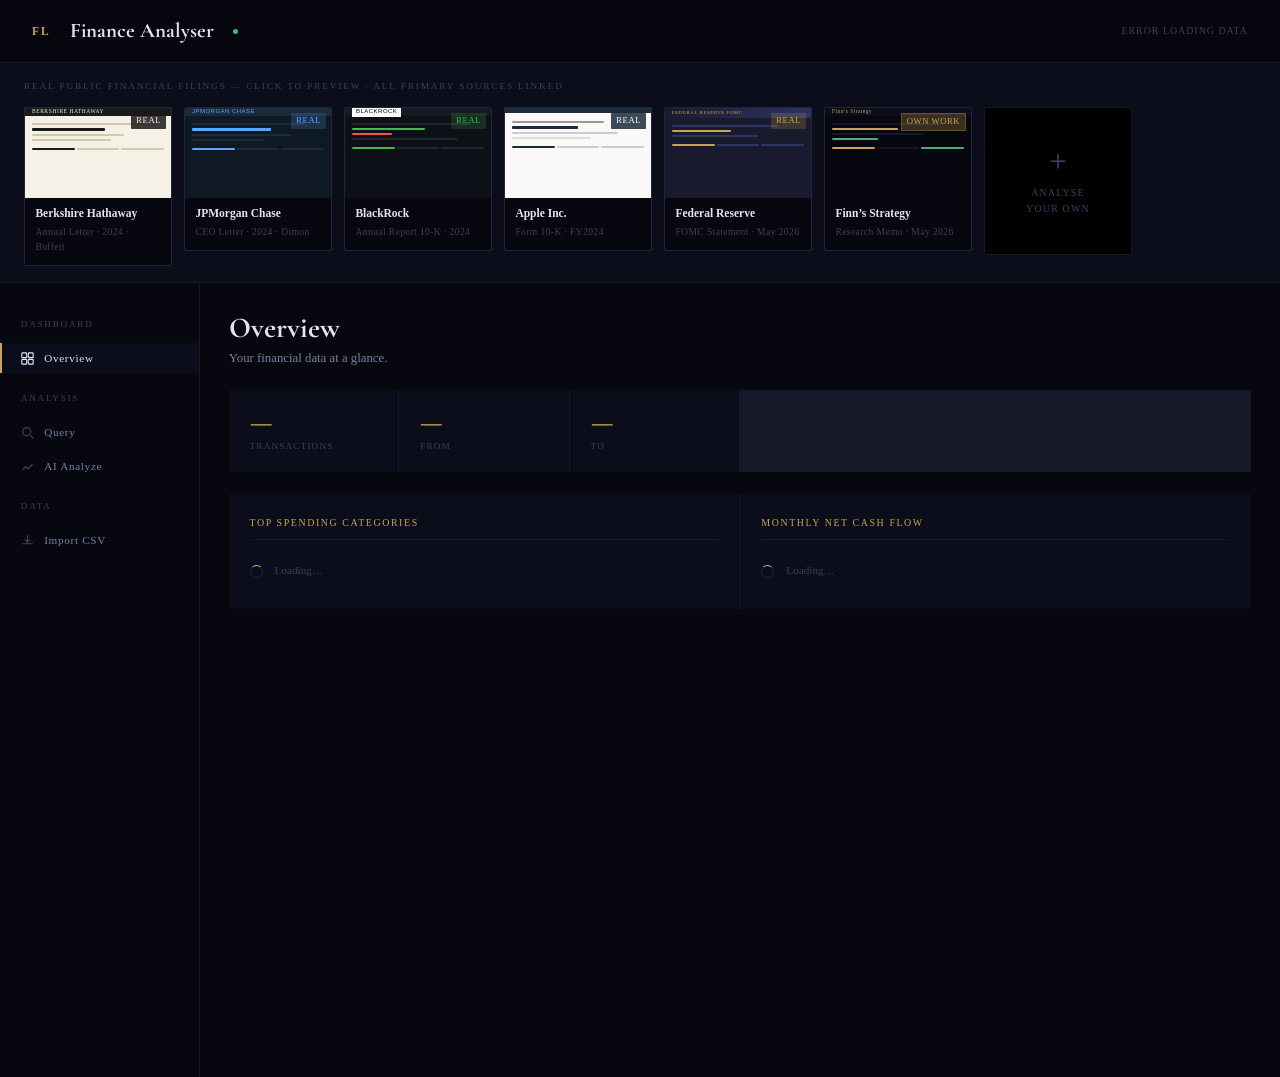
==== static/index.html @ 74956407 "Initial commit: SQL Finance Analyser Natural-language financial analysis tool. Imports any bank-stat" ====
<!DOCTYPE html>
<html lang="en">
<head>
  <meta charset="UTF-8" />
  <meta name="viewport" content="width=device-width, initial-scale=1.0" />
  <title>Finance Analyser — Finn Lakin</title>
  <link rel="preconnect" href="https://fonts.googleapis.com" />
  <link rel="preconnect" href="https://fonts.gstatic.com" crossorigin />
  <link href="https://fonts.googleapis.com/css2?family=Cormorant+Garamond:wght@600;700&display=swap" rel="stylesheet" />
  <style>
    :root {
      --bg: #07070f; --surface: #0c0d1a; --surface-2: #111220;
      --border: #181928; --border-2: #22243a;
      --text: #e3e5f0; --text-2: #7880a0; --text-3: #3d4060;
      --gold: #c9a553; --gold-dim: rgba(201,165,83,.12);
      --blue: #4f7ef7; --blue-dim: rgba(79,126,247,.10);
      --green: #4caf82; --red: #e05c5c;
      --mono: 'Times New Roman', Times, serif;
      --display: 'Cormorant Garamond', Georgia, serif;
      --ease: cubic-bezier(.4,0,.2,1);
    }
    *, *::before, *::after { box-sizing: border-box; margin: 0; padding: 0; }
    html { font-size: 16px; }
    body { background: var(--bg); color: var(--text); font-family: var(--mono); line-height: 1.6; min-height: 100vh; -webkit-font-smoothing: antialiased; }
    a { text-decoration: none; color: inherit; }
    ul { list-style: none; }
    button { cursor: pointer; font-family: inherit; }

    /* ── Header ── */
    .header { display: flex; align-items: center; gap: 1.2rem; padding: .9rem 2rem; border-bottom: 1px solid var(--border); background: rgba(7,7,15,.92); backdrop-filter: blur(16px); position: sticky; top: 0; z-index: 100; }
    .header__logo { font-size: .72rem; font-weight: 600; letter-spacing: .18em; text-transform: uppercase; color: var(--gold); }
    .header__title { font-family: var(--display); font-size: 1.3rem; font-weight: 700; color: var(--text); }
    .header__dot { width: 5px; height: 5px; border-radius: 50%; background: var(--green); animation: pulse 2.5s ease-in-out infinite; flex-shrink: 0; }
    .header__status { font-size: .62rem; letter-spacing: .1em; text-transform: uppercase; color: var(--text-3); margin-left: auto; }
    @keyframes pulse { 0%,100%{opacity:1;transform:scale(1)} 50%{opacity:.4;transform:scale(.7)} }

    /* ── Document Strip ── */
    .doc-strip { border-bottom: 1px solid var(--border); background: var(--surface); padding: 1rem 1.5rem; overflow-x: auto; scrollbar-width: thin; scrollbar-color: var(--border-2) transparent; }
    .doc-strip::-webkit-scrollbar { height: 3px; }
    .doc-strip::-webkit-scrollbar-thumb { background: var(--border-2); }
    .doc-strip-label { font-size: .58rem; letter-spacing: .2em; text-transform: uppercase; color: var(--text-3); margin-bottom: .8rem; }
    .doc-strip-inner { display: flex; gap: .75rem; align-items: flex-start; min-width: max-content; }

    .doc-card { width: 148px; flex-shrink: 0; background: var(--bg); border: 1px solid var(--border-2); border-radius: 2px; cursor: pointer; transition: border-color .2s, background .2s; overflow: hidden; position: relative; }
    .doc-card:hover { border-color: var(--gold); background: var(--surface-2); }
    .doc-card:hover .doc-card__thumb { opacity: .9; }

    .doc-card__thumb { height: 90px; position: relative; overflow: hidden; background: #fff; display: flex; flex-direction: column; padding: 6px 7px; gap: 3px; transition: opacity .2s; }
    .doc-card__thumb-line { height: 2px; border-radius: 1px; background: #e0ddd8; }
    .doc-card__thumb-line.h { height: 5px; background: #1a1a2e; width: 60%; }
    .doc-card__thumb-line.gold { background: #c9a553; width: 40%; height: 3px; }
    .doc-card__thumb-line.dark { background: #2d3561; }
    .doc-card__thumb-line.short { width: 55%; }
    .doc-card__thumb-line.shorter { width: 35%; }
    .doc-card__thumb-table { display: grid; grid-template-columns: 1fr 1fr 1fr; gap: 2px; margin-top: 4px; }
    .doc-card__thumb-table span { height: 2px; background: #e0ddd8; border-radius: 1px; }
    .doc-card__thumb-table span:first-child { background: #aaa; }

    .doc-card__badge { position: absolute; top: 5px; right: 5px; font-size: 6.5pt; font-family: var(--mono); letter-spacing: .06em; text-transform: uppercase; padding: 1px 5px; border-radius: 1px; }
    .badge-macro { background: rgba(79,126,247,.2); color: #4f7ef7; }
    .badge-wealth { background: rgba(201,165,83,.2); color: #c9a553; }
    .badge-trading { background: rgba(76,175,130,.2); color: #4caf82; }
    .badge-pe { background: rgba(224,92,92,.15); color: #e05c5c; }
    .badge-fund { background: rgba(139,148,158,.15); color: #8b949e; }
    .badge-quant { background: rgba(201,165,83,.25); color: #c9a553; border: 1px solid rgba(201,165,83,.3); }

    .doc-card__info { padding: .55rem .65rem .65rem; }
    .doc-card__title { font-size: .72rem; font-weight: 600; color: var(--text); line-height: 1.25; margin-bottom: .2rem; }
    .doc-card__meta { font-size: .6rem; color: var(--text-3); letter-spacing: .04em; }

    .doc-card__load { display: none; position: absolute; inset: 0; background: rgba(7,7,15,.7); backdrop-filter: blur(4px); align-items: center; justify-content: center; }
    .doc-card:hover .doc-card__load { display: flex; }
    .doc-card__load span { font-size: .6rem; letter-spacing: .12em; text-transform: uppercase; color: var(--gold); border: 1px solid rgba(201,165,83,.4); padding: .3rem .7rem; border-radius: 1px; }

    /* Analyse Your Own card */
    .doc-card--add { background: #000; border-color: #1a1a1a; display: flex; flex-direction: column; align-items: center; justify-content: center; height: 148px; gap: .5rem; transition: border-color .2s, background .2s; }
    .doc-card--add:hover { border-color: var(--gold); background: #0a0a0a; }
    .doc-card--add .plus { font-size: 2rem; color: var(--text-3); line-height: 1; font-weight: 300; transition: color .2s; }
    .doc-card--add:hover .plus { color: var(--gold); }
    .doc-card--add .add-label { font-size: .62rem; letter-spacing: .12em; text-transform: uppercase; color: var(--text-3); text-align: center; transition: color .2s; }
    .doc-card--add:hover .add-label { color: var(--text-2); }

    /* ── Layout ── */
    .main { display: grid; grid-template-columns: 200px 1fr; height: calc(100vh - 106px); overflow: hidden; }
    .sidebar { border-right: 1px solid var(--border); padding: 1.2rem 0; display: flex; flex-direction: column; gap: .2rem; overflow-y: auto; }
    .sidebar__label { font-size: .58rem; letter-spacing: .18em; text-transform: uppercase; color: var(--text-3); padding: .5rem 1.3rem; margin-top: .4rem; }
    .sidebar__item { display: flex; align-items: center; gap: .65rem; padding: .55rem 1.3rem; font-size: .7rem; letter-spacing: .06em; color: var(--text-2); background: none; border: none; width: 100%; text-align: left; transition: color .2s, background .2s; position: relative; }
    .sidebar__item::before { content: ''; position: absolute; left: 0; top: 0; bottom: 0; width: 2px; background: var(--gold); opacity: 0; transition: opacity .2s; }
    .sidebar__item:hover { color: var(--text); background: var(--surface); }
    .sidebar__item.active { color: var(--text); background: var(--surface); }
    .sidebar__item.active::before { opacity: 1; }
    .sidebar__icon { width: 13px; height: 13px; opacity: .5; flex-shrink: 0; }
    .sidebar__item.active .sidebar__icon { opacity: 1; }

    /* ── Content ── */
    .content { overflow-y: auto; padding: 1.8rem; display: flex; flex-direction: column; gap: 1.4rem; }
    .panel { display: none; flex-direction: column; gap: 1.4rem; }
    .panel.active { display: flex; }
    .panel-title { font-family: var(--display); font-size: 1.8rem; font-weight: 700; color: var(--text); line-height: 1.1; }
    .panel-sub { font-size: .8rem; color: var(--text-2); margin-top: .25rem; }

    /* ── Stats ── */
    .stats-row { display: grid; grid-template-columns: repeat(auto-fill, minmax(150px, 1fr)); gap: 1px; background: var(--border); }
    .stat-box { background: var(--surface); padding: 1.1rem 1.3rem; display: flex; flex-direction: column; gap: .25rem; transition: background .2s; }
    .stat-box:hover { background: var(--surface-2); }
    .stat-box__val { font-family: var(--display); font-size: 1.7rem; font-weight: 700; color: var(--gold); line-height: 1; }
    .stat-box__label { font-size: .58rem; letter-spacing: .12em; text-transform: uppercase; color: var(--text-3); }

    /* ── Two col ── */
    .two-col { display: grid; grid-template-columns: 1fr 1fr; gap: 1px; background: var(--border); }
    .card { background: var(--surface); padding: 1.3rem; }
    .card__title { font-size: .62rem; letter-spacing: .16em; text-transform: uppercase; color: var(--gold); margin-bottom: .9rem; padding-bottom: .5rem; border-bottom: 1px solid var(--border); }

    /* ── Bar chart ── */
    .bar-list { display: flex; flex-direction: column; gap: .5rem; }
    .bar-item__label { display: flex; justify-content: space-between; font-size: .65rem; color: var(--text-2); margin-bottom: .2rem; }
    .bar-item__track { height: 3px; background: var(--border-2); border-radius: 2px; overflow: hidden; }
    .bar-item__fill { height: 100%; background: var(--gold); border-radius: 2px; transition: width .8s var(--ease); }
    .month-list { display: flex; flex-direction: column; gap: .35rem; }
    .month-row { display: grid; grid-template-columns: 4.5rem 1fr 4rem; align-items: center; gap: .5rem; font-size: .65rem; }
    .month-row__label { color: var(--text-3); }
    .month-row__bar { height: 2px; background: var(--border-2); border-radius: 1px; overflow: hidden; }
    .month-row__fill { height: 100%; border-radius: 1px; }
    .month-row__val { text-align: right; color: var(--text-2); }
    .month-row__val.positive { color: var(--green); }
    .month-row__val.negative { color: var(--red); }

    /* ── Query ── */
    .query-form { display: flex; gap: .5rem; }
    .query-input { flex: 1; background: var(--surface); border: 1px solid var(--border-2); border-radius: 2px; padding: .7rem .9rem; font-family: var(--mono); font-size: .8rem; color: var(--text); outline: none; transition: border-color .2s; }

    /* ── Query suggestion chips (tutorial bootstrap) ── */
    .query-suggestions { margin-top: .8rem; }
    .query-suggestions__label { display: flex; align-items: center; gap: .5rem; font-family: var(--mono); font-size: .58rem; letter-spacing: .14em; text-transform: uppercase; color: var(--text-3); margin-bottom: .55rem; }
    .query-suggestions__label::before, .query-suggestions__label::after { content: ''; flex: 1; height: 1px; background: var(--border); }
    .query-chips { display: grid; grid-template-columns: repeat(auto-fit, minmax(240px, 1fr)); gap: .45rem; }
    .query-chip { display: flex; align-items: flex-start; gap: .55rem; background: var(--surface); border: 1px solid var(--border-2); border-left: 2px solid transparent; border-radius: 2px; padding: .65rem .8rem; font-family: var(--mono); font-size: .72rem; color: var(--text-2); text-align: left; cursor: pointer; transition: all .2s; line-height: 1.4; }
    .query-chip:hover { border-color: var(--gold); border-left-color: var(--gold); background: var(--surface-2); color: var(--text); transform: translateX(2px); }
    .query-chip__num { font-size: .56rem; letter-spacing: .12em; color: var(--gold); flex-shrink: 0; min-width: 1rem; padding-top: .1rem; }

    /* ── Tutorial overlay: step-by-step walk-through ── */
    .tutorial-walkthrough { background: linear-gradient(180deg, var(--surface) 0%, rgba(201,165,83,0.02) 100%); border: 1px solid var(--border); border-left: 3px solid var(--gold); border-radius: 2px; padding: 1.4rem 1.6rem; margin-top: 1.2rem; }
    .tutorial-step { display: flex; gap: 1rem; padding: .9rem 0; opacity: 0; transform: translateY(8px); transition: opacity .45s var(--ease), transform .45s var(--ease); border-bottom: 1px solid var(--border); }
    .tutorial-step:last-child { border-bottom: none; }
    .tutorial-step.tutorial-step--visible { opacity: 1; transform: translateY(0); }
    .tutorial-step__num { display: flex; align-items: center; justify-content: center; width: 26px; height: 26px; flex-shrink: 0; background: var(--gold-dim); border: 1px solid rgba(201,165,83,.4); border-radius: 50%; font-family: var(--mono); font-size: .66rem; color: var(--gold); font-weight: 600; }
    .tutorial-step__body { flex: 1; }
    .tutorial-step__title { font-family: var(--mono); font-size: .65rem; letter-spacing: .14em; text-transform: uppercase; color: var(--gold); margin-bottom: .35rem; }
    .tutorial-step__title.tutorial-step__title--done::after { content: ' ✓'; color: var(--green); }
    .tutorial-step__detail { font-size: .82rem; color: var(--text-2); line-height: 1.65; }
    .tutorial-step__detail code { font-family: var(--mono); font-size: .76em; background: var(--surface-2); padding: .04rem .35rem; border-radius: 2px; color: var(--blue); }
    .tutorial-step__detail strong { color: var(--text); }
    .tutorial-typing { display: inline-block; min-height: 1.3em; padding: .35rem .55rem; background: var(--surface-2); border: 1px solid var(--border-2); border-radius: 2px; font-family: var(--mono); font-size: .76rem; color: var(--text); margin-top: .35rem; }
    .tutorial-typing::after { content: '|'; color: var(--gold); animation: blink 0.9s infinite; }
    @keyframes blink { 0%,49% { opacity: 1; } 50%,100% { opacity: 0; } }
    .tutorial-explainer { background: var(--surface-2); border-left: 2px solid var(--blue); padding: .8rem 1rem; margin-top: .6rem; font-size: .8rem; color: var(--text-2); line-height: 1.7; border-radius: 0 2px 2px 0; }
    .tutorial-explainer strong { color: var(--text); font-weight: 600; }
    .tutorial-explainer__label { display: inline-block; font-family: var(--mono); font-size: .55rem; letter-spacing: .14em; text-transform: uppercase; color: var(--blue); margin-bottom: .3rem; }
    .query-input::placeholder { color: var(--text-3); }
    .query-input:focus { border-color: var(--gold); }
    .query-btn { padding: .7rem 1.3rem; background: var(--gold-dim); border: 1px solid rgba(201,165,83,.35); border-radius: 2px; color: var(--gold); font-size: .68rem; letter-spacing: .1em; text-transform: uppercase; transition: background .2s, border-color .2s; white-space: nowrap; }
    .query-btn:hover { background: rgba(201,165,83,.2); border-color: var(--gold); }
    .query-btn:disabled { opacity: .4; pointer-events: none; }
    .sql-block { background: var(--surface-2); border: 1px solid var(--border-2); border-radius: 2px; padding: .9rem 1.1rem; font-size: .72rem; color: var(--blue); white-space: pre-wrap; word-break: break-all; line-height: 1.6; }
    .results-table-wrap { overflow-x: auto; border: 1px solid var(--border); }
    table { width: 100%; border-collapse: collapse; font-size: .7rem; }
    thead th { background: var(--surface-2); padding: .55rem .9rem; text-align: left; font-size: .58rem; letter-spacing: .12em; text-transform: uppercase; color: var(--text-3); border-bottom: 1px solid var(--border-2); white-space: nowrap; }
    tbody tr { border-bottom: 1px solid var(--border); }
    tbody tr:last-child { border-bottom: none; }
    tbody tr:hover { background: var(--surface); }
    tbody td { padding: .5rem .9rem; color: var(--text-2); }
    .analysis-out { background: var(--surface); border: 1px solid var(--border-2); border-left: 3px solid var(--gold); padding: 1.3rem 1.5rem; }
    .analysis-p { font-size: .82rem; color: var(--text-2); line-height: 1.8; margin-bottom: .55rem; }
    .analysis-p:last-child { margin-bottom: 0; }
    .analysis-h2 { font-family: var(--display); font-size: 1.05rem; font-weight: 700; color: var(--text); margin: .9rem 0 .35rem; }
    .analysis-h3 { font-size: .62rem; letter-spacing: .18em; text-transform: uppercase; color: var(--gold); margin: .8rem 0 .3rem; }
    .analysis-li { font-size: .82rem; color: var(--text-2); line-height: 1.75; padding-left: 1.1rem; position: relative; margin-bottom: .22rem; }
    .analysis-li::before { content: '—'; position: absolute; left: 0; color: var(--gold); opacity: .65; }
    .analysis-spacer { height: .35rem; }
    .analysis-code { background: var(--surface-2); border: 1px solid var(--border-2); padding: .06rem .38rem; border-radius: 2px; font-family: var(--mono); font-size: .78em; color: var(--blue); }
    .analysis-out strong { color: var(--text); font-weight: 600; }

    /* ── Import ── */
    .drop-zone { border: 1px dashed var(--border-2); border-radius: 3px; padding: 2.5rem 2rem; text-align: center; cursor: pointer; transition: border-color .2s, background .2s; position: relative; }
    .drop-zone.drag-over { border-color: var(--gold); background: var(--gold-dim); }
    .drop-zone input[type="file"] { position: absolute; width: 1px; height: 1px; opacity: 0; }
    .drop-zone__label { font-size: .8rem; color: var(--text-2); }
    .drop-zone__sub { font-size: .65rem; color: var(--text-3); margin-top: .25rem; }
    .import-narrative { background: var(--surface); border: 1px solid var(--border-2); border-left: 3px solid var(--green); padding: 1.3rem; font-size: .82rem; color: var(--text-2); line-height: 1.8; }

    /* ── Utility ── */
    .spinner { display: inline-block; width: 13px; height: 13px; border: 1.5px solid var(--border-2); border-top-color: var(--gold); border-radius: 50%; animation: spin .7s linear infinite; vertical-align: middle; margin-right: .35rem; }
    @keyframes spin { to { transform: rotate(360deg); } }
    .loading-row { display: flex; align-items: center; gap: .4rem; font-size: .7rem; color: var(--text-3); padding: .5rem 0; }
    .error-box { background: rgba(224,92,92,.08); border: 1px solid rgba(224,92,92,.25); border-radius: 2px; padding: .8rem 1rem; font-size: .76rem; color: var(--red); }
    .empty { display: flex; flex-direction: column; align-items: center; gap: .5rem; padding: 2.5rem; color: var(--text-3); font-size: .68rem; letter-spacing: .1em; text-transform: uppercase; text-align: center; }

    /* ── Doc Preview Modal ── */
    .doc-modal { position: fixed; inset: 0; z-index: 500; display: flex; align-items: center; justify-content: center; pointer-events: none; opacity: 0; transition: opacity .3s var(--ease); }
    .doc-modal.open { opacity: 1; pointer-events: all; }
    .doc-modal__backdrop { position: absolute; inset: 0; background: rgba(7,7,15,.9); backdrop-filter: blur(12px); cursor: pointer; }
    .doc-modal__panel { position: relative; z-index: 1; width: min(1100px, 98vw); height: 94vh; background: var(--surface); border: 1px solid var(--border-2); border-radius: 2px; display: flex; flex-direction: column; overflow: hidden; transform: translateY(14px) scale(.985); transition: transform .35s var(--ease); box-shadow: 0 40px 120px rgba(0,0,0,.7); }
    .doc-modal.open .doc-modal__panel { transform: translateY(0) scale(1); }
    .doc-modal__toolbar { display: flex; align-items: center; justify-content: space-between; padding: .8rem 1.2rem; border-bottom: 1px solid var(--border); flex-shrink: 0; gap: .8rem; }
    .doc-modal__title { font-size: .65rem; letter-spacing: .14em; text-transform: uppercase; color: var(--text-3); flex: 1; }
    .doc-modal__actions { display: flex; align-items: center; gap: .8rem; }
    .doc-modal__load-btn { display: inline-flex; align-items: center; gap: .35rem; padding: .4rem .9rem; background: var(--gold-dim); border: 1px solid rgba(201,165,83,.35); border-radius: 2px; color: var(--gold); font-size: .62rem; letter-spacing: .1em; text-transform: uppercase; font-family: var(--mono); cursor: pointer; transition: background .2s; }
    .doc-modal__load-btn:hover { background: rgba(201,165,83,.2); }
    .doc-modal__close { background: none; border: none; cursor: pointer; color: var(--text-3); display: flex; align-items: center; padding: 3px; transition: color .2s; }
    .doc-modal__close:hover { color: var(--text); }
    .doc-modal__body { flex: 1; position: relative; overflow: hidden; }
    .doc-modal__loading { position: absolute; inset: 0; display: flex; flex-direction: column; align-items: center; justify-content: center; gap: .9rem; font-size: .65rem; letter-spacing: .12em; color: var(--text-3); }
    .doc-modal__frame { width: 100%; height: 100%; border: none; opacity: 0; transition: opacity .3s; background: #f8f7f4; }

    @media (max-width: 680px) {
      .main { grid-template-columns: 1fr; }
      .sidebar { display: none; }
      .two-col { grid-template-columns: 1fr; }
    }
  </style>
</head>
<body>

<!-- Header -->
<header class="header">
  <span class="header__logo">FL</span>
  <span class="header__title">Finance Analyser</span>
  <span class="header__dot"></span>
  <span class="header__status" id="headerStatus">Initialising…</span>
</header>

<!-- Document Strip -->
<div class="doc-strip">
  <div class="doc-strip-label">Real public financial filings &mdash; click to preview · all primary sources linked</div>
  <div class="doc-strip-inner">

    <!-- Doc 1 — Berkshire Hathaway (real public filing) -->
    <div class="doc-card" onclick="openDoc(0)">
      <div class="doc-card__thumb" style="background:#f6f1e6">
        <div style="height:8px;background:#1a1a1a;margin:-6px -7px 4px;display:flex;align-items:center;padding:0 7px"><span style="font-size:5.5px;color:#f6f1e6;font-family:serif;letter-spacing:.1em">BERKSHIRE HATHAWAY</span></div>
        <div class="doc-card__thumb-line" style="background:#d4c8a8;width:85%"></div>
        <div class="doc-card__thumb-line" style="background:#1a1a1a;width:55%;height:3px"></div>
        <div class="doc-card__thumb-line" style="background:#d4c8a8;width:70%"></div>
        <div class="doc-card__thumb-line" style="background:#d4c8a8;width:60%"></div>
        <div class="doc-card__thumb-table"><span style="background:#1a1a1a"></span><span style="background:#d4c8a8"></span><span style="background:#d4c8a8"></span></div>
      </div>
      <div class="doc-card__badge badge-fund" style="background:rgba(26,26,26,.85);color:#f6f1e6">Real</div>
      <div class="doc-card__load"><span>Preview</span></div>
      <div class="doc-card__info">
        <div class="doc-card__title">Berkshire Hathaway</div>
        <div class="doc-card__meta">Annual Letter · 2024 · Buffett</div>
      </div>
    </div>

    <!-- Doc 2 — JPMorgan Chase (real public filing) -->
    <div class="doc-card" onclick="openDoc(1)">
      <div class="doc-card__thumb" style="background:#0f1923">
        <div style="height:8px;background:#1c2b3a;margin:-6px -7px 4px;display:flex;align-items:center;padding:0 7px"><span style="font-size:6px;color:#58a6ff;font-family:sans-serif;letter-spacing:.08em">JPMORGAN CHASE</span></div>
        <div class="doc-card__thumb-line" style="background:#1c2b3a;width:85%"></div>
        <div class="doc-card__thumb-line" style="background:#58a6ff;width:60%;height:3px"></div>
        <div class="doc-card__thumb-line" style="background:#1c2b3a;width:75%"></div>
        <div class="doc-card__thumb-line" style="background:#1c2b3a;width:55%"></div>
        <div class="doc-card__thumb-table"><span style="background:#58a6ff"></span><span style="background:#1c2b3a"></span><span style="background:#1c2b3a"></span></div>
      </div>
      <div class="doc-card__badge badge-wealth" style="background:rgba(88,166,255,.18);color:#58a6ff">Real</div>
      <div class="doc-card__load"><span>Preview</span></div>
      <div class="doc-card__info">
        <div class="doc-card__title">JPMorgan Chase</div>
        <div class="doc-card__meta">CEO Letter · 2024 · Dimon</div>
      </div>
    </div>

    <!-- Doc 3 — BlackRock (real public filing) -->
    <div class="doc-card" onclick="openDoc(2)">
      <div class="doc-card__thumb" style="background:#0d1117">
        <div style="height:8px;background:#161b22;margin:-6px -7px 4px;display:flex;align-items:center;padding:0 7px"><span style="font-size:6px;color:#000;background:#fff;padding:1px 4px;font-family:sans-serif;letter-spacing:.08em">BLACKROCK</span></div>
        <div class="doc-card__thumb-line" style="background:#21262d;width:90%"></div>
        <div class="doc-card__thumb-line" style="background:#3fb950;width:55%;height:2px"></div>
        <div class="doc-card__thumb-line" style="background:#f85149;width:30%;height:2px"></div>
        <div class="doc-card__thumb-line" style="background:#21262d;width:80%"></div>
        <div class="doc-card__thumb-table"><span style="background:#3fb950"></span><span style="background:#21262d"></span><span style="background:#21262d"></span></div>
      </div>
      <div class="doc-card__badge badge-trading" style="background:rgba(63,185,80,.18);color:#3fb950">Real</div>
      <div class="doc-card__load"><span>Preview</span></div>
      <div class="doc-card__info">
        <div class="doc-card__title">BlackRock</div>
        <div class="doc-card__meta">Annual Report 10-K · 2024</div>
      </div>
    </div>

    <!-- Doc 4 — Apple Inc. (real public filing) -->
    <div class="doc-card" onclick="openDoc(3)">
      <div class="doc-card__thumb" style="background:#faf9f7">
        <div style="height:5px;background:#1c2b3a;margin:-6px -7px 5px"></div>
        <div class="doc-card__thumb-line" style="background:#999;width:70%"></div>
        <div class="doc-card__thumb-line" style="background:#1c2b3a;width:50%;height:3px"></div>
        <div class="doc-card__thumb-line" style="background:#ccc;width:80%"></div>
        <div class="doc-card__thumb-line" style="background:#ddd;width:60%"></div>
        <div class="doc-card__thumb-table"><span style="background:#1c2b3a"></span><span style="background:#ccc"></span><span style="background:#ccc"></span></div>
      </div>
      <div class="doc-card__badge badge-pe" style="background:rgba(28,43,58,.85);color:#fff">Real</div>
      <div class="doc-card__load"><span>Preview</span></div>
      <div class="doc-card__info">
        <div class="doc-card__title">Apple Inc.</div>
        <div class="doc-card__meta">Form 10-K · FY2024</div>
      </div>
    </div>

    <!-- Doc 5 — Federal Reserve FOMC (real public release) -->
    <div class="doc-card" onclick="openDoc(4)">
      <div class="doc-card__thumb" style="background:#1a1a2e">
        <div style="height:10px;background:linear-gradient(135deg,#1a1a2e,#2d3561);margin:-6px -7px 4px;display:flex;align-items:center;padding:0 7px"><span style="font-size:5px;color:#c9a553;font-family:serif;letter-spacing:.1em">FEDERAL RESERVE FOMC</span></div>
        <div class="doc-card__thumb-line" style="background:#2d3561;width:80%"></div>
        <div class="doc-card__thumb-line" style="background:#c9a553;width:45%;height:2px"></div>
        <div class="doc-card__thumb-line" style="background:#2d3561;width:65%"></div>
        <div class="doc-card__thumb-table"><span style="background:#c9a553"></span><span style="background:#2d3561"></span><span style="background:#2d3561"></span></div>
      </div>
      <div class="doc-card__badge badge-macro" style="background:rgba(201,165,83,.2);color:#c9a553">Real</div>
      <div class="doc-card__load"><span>Preview</span></div>
      <div class="doc-card__info">
        <div class="doc-card__title">Federal Reserve</div>
        <div class="doc-card__meta">FOMC Statement · May 2026</div>
      </div>
    </div>

    <!-- Doc 6 — Finn's Strategy (clearly labelled own work) -->
    <div class="doc-card" onclick="openDoc(5)">
      <div class="doc-card__thumb" style="background:#07070f">
        <div style="height:8px;background:#0c0d1a;margin:-6px -7px 4px;display:flex;align-items:center;padding:0 7px"><span style="font-size:5.5px;color:#c9a553;font-family:serif;letter-spacing:.08em">Finn&rsquo;s Strategy</span></div>
        <div class="doc-card__thumb-line" style="background:#181928;width:85%"></div>
        <div class="doc-card__thumb-line" style="background:#c9a553;width:50%;height:2px"></div>
        <div class="doc-card__thumb-line" style="background:#181928;width:70%"></div>
        <div class="doc-card__thumb-line" style="background:#4caf82;width:35%;height:2px"></div>
        <div class="doc-card__thumb-table"><span style="background:#c9a553"></span><span style="background:#181928"></span><span style="background:#4caf82"></span></div>
      </div>
      <div class="doc-card__badge badge-quant">Own Work</div>
      <div class="doc-card__load"><span>Preview</span></div>
      <div class="doc-card__info">
        <div class="doc-card__title">Finn&rsquo;s Strategy</div>
        <div class="doc-card__meta">Research Memo · May 2026</div>
      </div>
    </div>

    <!-- Analyse Your Own -->
    <div class="doc-card doc-card--add" onclick="triggerOwn()">
      <div class="plus">+</div>
      <div class="add-label">Analyse<br>Your Own</div>
    </div>

  </div>
</div>

<!-- Main -->
<div class="main">
  <nav class="sidebar">
    <span class="sidebar__label">Dashboard</span>
    <button class="sidebar__item active" data-panel="overview">
      <svg class="sidebar__icon" viewBox="0 0 16 16" fill="none" stroke="currentColor" stroke-width="1.4"><rect x="1" y="1" width="6" height="6" rx="1"/><rect x="9" y="1" width="6" height="6" rx="1"/><rect x="1" y="9" width="6" height="6" rx="1"/><rect x="9" y="9" width="6" height="6" rx="1"/></svg>
      Overview
    </button>
    <span class="sidebar__label">Analysis</span>
    <button class="sidebar__item" data-panel="query">
      <svg class="sidebar__icon" viewBox="0 0 16 16" fill="none" stroke="currentColor" stroke-width="1.4"><circle cx="7" cy="7" r="5"/><path d="M12 12l2.5 2.5" stroke-linecap="round"/></svg>
      Query
    </button>
    <button class="sidebar__item" data-panel="analyze">
      <svg class="sidebar__icon" viewBox="0 0 16 16" fill="none" stroke="currentColor" stroke-width="1.4"><path d="M2 12l4-4 3 3 5-6" stroke-linecap="round" stroke-linejoin="round"/></svg>
      AI Analyze
    </button>
    <span class="sidebar__label">Data</span>
    <button class="sidebar__item" data-panel="import">
      <svg class="sidebar__icon" viewBox="0 0 16 16" fill="none" stroke="currentColor" stroke-width="1.4"><path d="M8 2v8M5 7l3 3 3-3" stroke-linecap="round" stroke-linejoin="round"/><path d="M2 12h12" stroke-linecap="round"/></svg>
      Import CSV
    </button>
  </nav>

  <main class="content">
    <!-- Overview -->
    <section class="panel active" id="panel-overview">
      <div><h1 class="panel-title">Overview</h1><p class="panel-sub">Your financial data at a glance.</p></div>
      <div class="stats-row">
        <div class="stat-box"><span class="stat-box__val" id="statTotal">—</span><span class="stat-box__label">Transactions</span></div>
        <div class="stat-box"><span class="stat-box__val" id="statFrom">—</span><span class="stat-box__label">From</span></div>
        <div class="stat-box"><span class="stat-box__val" id="statTo">—</span><span class="stat-box__label">To</span></div>
      </div>
      <div class="two-col">
        <div class="card"><div class="card__title">Top Spending Categories</div><div class="bar-list" id="catBars"><div class="loading-row"><span class="spinner"></span>Loading…</div></div></div>
        <div class="card"><div class="card__title">Monthly Net Cash Flow</div><div class="month-list" id="monthBars"><div class="loading-row"><span class="spinner"></span>Loading…</div></div></div>
      </div>
    </section>

    <!-- Query -->
    <section class="panel" id="panel-query">
      <div><h1 class="panel-title">Query</h1><p class="panel-sub">Ask anything in plain English &mdash; Claude writes the SQL, DuckDB runs it.</p></div>
      <form class="query-form" id="queryForm">
        <input class="query-input" id="queryInput" type="text" placeholder="e.g. What did I spend on dining last month?" autocomplete="off" />
        <button class="query-btn" type="submit" id="queryBtn">Run</button>
      </form>
      <div class="query-suggestions">
        <div class="query-suggestions__label">Or try one of these</div>
        <div class="query-chips" id="queryChips">
          <button class="query-chip" type="button" data-q="What did I spend on dining out last month?"><span class="query-chip__num">01</span><span>What did I spend on dining out last month?</span></button>
          <button class="query-chip" type="button" data-q="Show my top 5 spending categories this year ordered by total."><span class="query-chip__num">02</span><span>Show my top 5 spending categories this year ordered by total.</span></button>
          <button class="query-chip" type="button" data-q="What is my monthly net cash flow for the last 12 months?"><span class="query-chip__num">03</span><span>What is my monthly net cash flow for the last 12 months?</span></button>
          <button class="query-chip" type="button" data-q="Which merchants did I spend the most at, and how many transactions each?"><span class="query-chip__num">04</span><span>Which merchants did I spend the most at, and how many transactions each?</span></button>
          <button class="query-chip" type="button" data-q="What proportion of my spending is recurring vs one-off?"><span class="query-chip__num">05</span><span>What proportion of my spending is recurring vs one-off?</span></button>
          <button class="query-chip" type="button" data-q="Show transactions over £100 sorted by date descending."><span class="query-chip__num">06</span><span>Show transactions over £100 sorted by date descending.</span></button>
          <button class="query-chip" type="button" data-q="Compare this month's spending to the same month last year, by category."><span class="query-chip__num">07</span><span>Compare this month&rsquo;s spending to the same month last year, by category.</span></button>
        </div>
      </div>
      <div id="queryOutput"></div>
    </section>

    <!-- Analyze -->
    <section class="panel" id="panel-analyze">
      <div><h1 class="panel-title">AI Analyze</h1><p class="panel-sub">Claude runs the SQL, interprets the numbers, and walks you through where every figure came from.</p></div>
      <form class="query-form" id="analyzeForm">
        <input class="query-input" id="analyzeInput" type="text" placeholder="e.g. Show my spending trends by month" autocomplete="off" />
        <button class="query-btn" type="submit" id="analyzeBtn">Analyze</button>
      </form>
      <div class="query-suggestions">
        <div class="query-suggestions__label">Suggested analyses</div>
        <div class="query-chips" id="analyzeChips">
          <button class="query-chip" type="button" data-q="Analyse my month-over-month spending trends and flag any categories increasing more than 20%."><span class="query-chip__num">01</span><span>Analyse my month-over-month spending trends and flag categories increasing &gt;20%.</span></button>
          <button class="query-chip" type="button" data-q="Identify the three most expensive categories and tell me which deserve a closer look."><span class="query-chip__num">02</span><span>Identify my three most expensive categories and which deserve a closer look.</span></button>
          <button class="query-chip" type="button" data-q="Detect anomalous transactions or unusual spikes in my history."><span class="query-chip__num">03</span><span>Detect anomalous transactions or unusual spikes in my history.</span></button>
          <button class="query-chip" type="button" data-q="Summarise my financial health: income vs spending, savings rate, and concentration of spending."><span class="query-chip__num">04</span><span>Summarise my financial health: income, spending, savings rate, concentration.</span></button>
          <button class="query-chip" type="button" data-q="Build a cash-flow story for the year &mdash; when do I run hot, when do I run cold, and why?"><span class="query-chip__num">05</span><span>Build a cash-flow story for the year &mdash; when I run hot vs cold, and why.</span></button>
          <button class="query-chip" type="button" data-q="Compare my discretionary vs essential spending and recommend two areas to tighten."><span class="query-chip__num">06</span><span>Compare discretionary vs essential spending and recommend two areas to tighten.</span></button>
          <button class="query-chip" type="button" data-q="Forecast where my spending is likely to land next month based on recent trends."><span class="query-chip__num">07</span><span>Forecast where my spending is likely to land next month based on recent trends.</span></button>
        </div>
      </div>
      <div id="analyzeOutput"></div>
    </section>

    <!-- Import -->
    <section class="panel" id="panel-import">
      <div><h1 class="panel-title">Import CSV</h1><p class="panel-sub">Drop a bank export — Claude will summarise what came in.</p></div>
      <label class="drop-zone" id="dropZone">
        <input type="file" id="fileInput" accept=".csv" />
        <svg style="margin:0 auto .7rem;color:var(--text-3)" width="28" height="28" viewBox="0 0 24 24" fill="none" stroke="currentColor" stroke-width="1.2"><path d="M12 3v12M8 10l4-4 4 4" stroke-linecap="round" stroke-linejoin="round"/><path d="M4 17h16M4 21h16" stroke-linecap="round"/></svg>
        <div class="drop-zone__label">Click or drag a file here</div>
        <div class="drop-zone__sub">CSV · Monzo · Starling · Revolut · Chase · any standard bank export</div>
      </label>
      <div id="importOutput"></div>
    </section>
  </main>
</div>

<!-- Doc Preview Modal -->
<div class="doc-modal" id="docModal">
  <div class="doc-modal__backdrop" id="docModalBackdrop"></div>
  <div class="doc-modal__panel">
    <div class="doc-modal__toolbar">
      <span class="doc-modal__title" id="docModalTitle">Document Preview</span>
      <div class="doc-modal__actions">
        <button class="doc-modal__load-btn" id="docModalLoadBtn">
          <svg width="11" height="11" viewBox="0 0 12 12" fill="none"><path d="M6 1v7M3 5l3 3 3-3M2 10h8" stroke="currentColor" stroke-width="1.4" stroke-linecap="round" stroke-linejoin="round"/></svg>
          Load Data into Analyser
        </button>
        <button class="doc-modal__close" id="docModalClose">
          <svg width="13" height="13" viewBox="0 0 14 14" fill="none"><path d="M1 1l12 12M13 1L1 13" stroke="currentColor" stroke-width="1.5" stroke-linecap="round"/></svg>
        </button>
      </div>
    </div>
    <div class="doc-modal__body">
      <div class="doc-modal__loading" id="docModalLoading"><span class="spinner"></span>Loading document…</div>
      <iframe id="docFrame" class="doc-modal__frame" title="Document Preview" src="about:blank"></iframe>
    </div>
  </div>
</div>

<script>
// ── Docs config ───────────────────────────────────────────────
const DOCS = [
  { title: 'Berkshire Hathaway — 2024 Annual Letter to Shareholders (Warren Buffett)', src: '/static/docs/1-berkshire.html',  sample: 1 },
  { title: 'JPMorgan Chase — 2024 CEO Letter to Shareholders (Jamie Dimon)',           src: '/static/docs/2-jpmorgan.html',   sample: 2 },
  { title: 'BlackRock, Inc. — 2024 Annual Report Excerpt (Form 10-K)',                  src: '/static/docs/3-blackrock.html',  sample: 3 },
  { title: 'Apple Inc. — Form 10-K, Fiscal Year 2024 (SEC Filing)',                     src: '/static/docs/4-apple-10k.html',  sample: 4 },
  { title: 'Federal Reserve — FOMC Statement, May 2026',                                src: '/static/docs/5-fomc.html',       sample: 5 },
  { title: "Finn's Strategy — Quantitative Research Memo, May 2026 (Own Work)",         src: '/static/docs/6-finn-strategy.html', sample: 3 },
];

// ── Nav ───────────────────────────────────────────────────────
document.querySelectorAll('.sidebar__item').forEach(item => {
  item.addEventListener('click', () => {
    document.querySelectorAll('.sidebar__item').forEach(i => i.classList.toggle('active', i === item));
    document.querySelectorAll('.panel').forEach(p => p.classList.toggle('active', p.id === `panel-${item.dataset.panel}`));
  });
});

// ── API helpers ───────────────────────────────────────────────
async function api(method, path, body) {
  const opts = { method, headers: { 'Content-Type': 'application/json' } };
  if (body) opts.body = JSON.stringify(body);
  const res = await fetch(path, opts);
  if (!res.ok) { const e = await res.json().catch(() => ({ detail: res.statusText })); throw new Error(e.detail || res.statusText); }
  return res.json();
}

// ── Render helpers ────────────────────────────────────────────
function renderTable(columns, rows) {
  if (!rows.length) return '<div class="empty">No results returned</div>';
  const th = columns.map(c => `<th>${c}</th>`).join('');
  const body = rows.map(r => `<tr>${r.map(v => `<td>${v ?? ''}</td>`).join('')}</tr>`).join('');
  return `<div class="results-table-wrap"><table><thead><tr>${th}</tr></thead><tbody>${body}</tbody></table></div>`;
}
function loading(msg='Working…') { return `<div class="loading-row"><span class="spinner"></span>${msg}</div>`; }
function error(msg) { return `<div class="error-box">${msg}</div>`; }

// ── Overview ──────────────────────────────────────────────────
async function loadOverview() {
  const st = document.getElementById('headerStatus');
  try {
    const d = await api('GET', '/api/summary');
    document.getElementById('statTotal').textContent = d.total_transactions ?? '—';
    document.getElementById('statFrom').textContent  = d.date_min ? d.date_min.slice(0,7) : '—';
    document.getElementById('statTo').textContent    = d.date_max ? d.date_max.slice(0,7) : '—';
    st.textContent = d.total_transactions ? `${d.total_transactions} transactions loaded` : 'No data — click a document to load sample data';

    const catEl = document.getElementById('catBars');
    const cats  = d.top_categories || [];
    if (!cats.length) { catEl.innerHTML = '<div class="empty">No data loaded yet</div>'; }
    else {
      const max = Math.max(...cats.map(c => c.total));
      catEl.innerHTML = cats.map(c => `<div class="bar-item"><div class="bar-item__label"><span>${c.category}</span><span>${c.total.toLocaleString('en-GB',{minimumFractionDigits:2})}</span></div><div class="bar-item__track"><div class="bar-item__fill" style="width:${(c.total/max*100).toFixed(1)}%"></div></div></div>`).join('');
    }

    const monthEl = document.getElementById('monthBars');
    const months  = d.monthly_net || [];
    if (!months.length) { monthEl.innerHTML = '<div class="empty">No data loaded yet</div>'; }
    else {
      const maxAbs = Math.max(...months.map(m => Math.abs(m.net)));
      monthEl.innerHTML = months.map(m => {
        const pos = m.net >= 0;
        const pct = maxAbs ? (Math.abs(m.net)/maxAbs*100).toFixed(1) : 0;
        const cls = pos ? 'positive' : 'negative';
        const col = pos ? 'var(--green)' : 'var(--red)';
        return `<div class="month-row"><span class="month-row__label">${m.month}</span><div class="month-row__bar"><div class="month-row__fill" style="width:${pct}%;background:${col}"></div></div><span class="month-row__val ${cls}">${pos?'+':''}${m.net.toFixed(0)}</span></div>`;
      }).join('');
    }
  } catch(e) { st.textContent = 'Error loading data'; }
}
loadOverview();

// ── Doc preview modal ─────────────────────────────────────────
let activeDocIdx = null;
const docModal   = document.getElementById('docModal');
const docFrame   = document.getElementById('docFrame');
const docLoading = document.getElementById('docModalLoading');
const docTitle   = document.getElementById('docModalTitle');

function openDoc(idx) {
  const doc = DOCS[idx];
  activeDocIdx = idx;
  docTitle.textContent = doc.title;
  docLoading.style.display = 'flex';
  docFrame.style.opacity = '0';
  docFrame.src = doc.src;
  docModal.classList.add('open');
  document.body.style.overflow = 'hidden';
}

function closeDocModal() {
  docModal.classList.remove('open');
  document.body.style.overflow = '';
  // Reset iframe after fade-out — guard prevents clobbering a rapid re-open
  setTimeout(() => {
    if (docModal.classList.contains('open')) return;
    docFrame.src = 'about:blank';
    docFrame.style.opacity = '0';
    docLoading.style.display = 'flex';
  }, 350);
}

document.getElementById('docModalBackdrop').addEventListener('click', closeDocModal);
document.getElementById('docModalClose').addEventListener('click', closeDocModal);
document.addEventListener('keydown', e => { if (e.key === 'Escape') closeDocModal(); });
docFrame.addEventListener('load', () => {
  // Only reveal content when the modal is actually open (ignore about:blank resets)
  if (!docModal.classList.contains('open')) return;
  docLoading.style.display = 'none';
  docFrame.style.opacity = '1';
});

document.getElementById('docModalLoadBtn').addEventListener('click', async () => {
  if (activeDocIdx === null) return;
  const btn = document.getElementById('docModalLoadBtn');
  btn.textContent = 'Loading…';
  btn.disabled = true;
  try {
    const n = DOCS[activeDocIdx].sample;
    await api('POST', `/api/load-sample/${n}`);
    closeDocModal();
    loadOverview();
    // Switch to overview
    document.querySelectorAll('.sidebar__item').forEach(i => i.classList.toggle('active', i.dataset.panel === 'overview'));
    document.querySelectorAll('.panel').forEach(p => p.classList.toggle('active', p.id === 'panel-overview'));
  } catch(e) { alert('Error loading sample: ' + e.message); }
  finally { btn.innerHTML = '<svg width="11" height="11" viewBox="0 0 12 12" fill="none"><path d="M6 1v7M3 5l3 3 3-3M2 10h8" stroke="currentColor" stroke-width="1.4" stroke-linecap="round" stroke-linejoin="round"/></svg> Load Data into Analyser'; btn.disabled = false; }
});

// ── Analyse Your Own ──────────────────────────────────────────
function triggerOwn() {
  document.querySelectorAll('.sidebar__item').forEach(i => i.classList.toggle('active', i.dataset.panel === 'import'));
  document.querySelectorAll('.panel').forEach(p => p.classList.toggle('active', p.id === 'panel-import'));
  setTimeout(() => document.getElementById('fileInput').click(), 100);
}

// ── Markdown renderer for Claude analysis output ──────────────
function escHtml(t) {
  return String(t).replace(/&/g,'&amp;').replace(/</g,'&lt;').replace(/>/g,'&gt;');
}
function inlineMd(text) {
  return escHtml(text)
    .replace(/\*\*(.+?)\*\*/g, '<strong>$1</strong>')
    .replace(/\*(.+?)\*/g,     '<em>$1</em>')
    .replace(/`(.+?)`/g,       '<code class="analysis-code">$1</code>');
}
function renderAnalysis(text) {
  return (text || '').split('\n').map(line => {
    const t = line.trim();
    if (!t) return '<div class="analysis-spacer"></div>';
    if (t.startsWith('### ')) return `<div class="analysis-h3">${inlineMd(t.slice(4))}</div>`;
    if (t.startsWith('## '))  return `<div class="analysis-h2">${inlineMd(t.slice(3))}</div>`;
    if (t.startsWith('# '))   return `<div class="analysis-h2">${inlineMd(t.slice(2))}</div>`;
    if (/^[-•*]\s/.test(t))   return `<div class="analysis-li">${inlineMd(t.replace(/^[-•*]\s+/,''))}</div>`;
    if (/^\d+\.\s/.test(t))   return `<div class="analysis-li">${inlineMd(t.replace(/^\d+\.\s+/,''))}</div>`;
    return `<div class="analysis-p">${inlineMd(t)}</div>`;
  }).join('');
}

// ── Tutorial walk-through (chip-driven) ───────────────────────
// When a user clicks a suggestion chip, we narrate the run:
//  Step 1: Type the question into the input
//  Step 2: Show Claude generating SQL (live)
//  Step 3: Show DuckDB executing
//  Step 4: Render the result table + statistical readout
//  Step 5: Render Claude's narrative explanation

function typewriterInto(el, text, perChar = 18) {
  return new Promise(resolve => {
    el.textContent = '';
    let i = 0;
    const tick = () => {
      if (i >= text.length) { resolve(); return; }
      el.textContent += text.charAt(i++);
      setTimeout(tick, perChar);
    };
    tick();
  });
}

function statReadoutHtml(columns, rows) {
  // Build a small statistical summary of the result set
  const rowCount = rows.length;
  // Detect a numeric column for summary
  let numCol = -1, numColName = '';
  for (let c = 0; c < columns.length; c++) {
    const sample = rows.slice(0, 5).map(r => r[c]).filter(v => v != null);
    if (sample.length && sample.every(v => !isNaN(parseFloat(v)))) {
      numCol = c; numColName = columns[c]; break;
    }
  }
  let extras = '';
  if (numCol >= 0 && rowCount > 0) {
    const vals = rows.map(r => parseFloat(r[numCol])).filter(v => !isNaN(v));
    const sum = vals.reduce((a, b) => a + b, 0);
    const avg = sum / vals.length;
    const max = Math.max(...vals);
    const min = Math.min(...vals);
    const fmt = v => v.toLocaleString(undefined, { maximumFractionDigits: 2 });
    extras = `
      <div><strong>${escHtml(numColName)}:</strong> Σ <code class="analysis-code">${fmt(sum)}</code> &middot; μ <code class="analysis-code">${fmt(avg)}</code> &middot; max <code class="analysis-code">${fmt(max)}</code> &middot; min <code class="analysis-code">${fmt(min)}</code></div>`;
  }
  return `
    <div class="tutorial-explainer">
      <span class="tutorial-explainer__label">Statistical readout</span>
      <div><strong>Result set:</strong> ${rowCount} row${rowCount === 1 ? '' : 's'} &middot; ${columns.length} column${columns.length === 1 ? '' : 's'}</div>
      ${extras}
      <div style="margin-top:.35rem;color:var(--text-3);font-size:.75rem">Source: <code class="analysis-code">transactions</code> table in DuckDB, queried with the SQL above. Computation deterministic; no model reasoning involved up to this point.</div>
    </div>`;
}

async function runTutorial({ inputId, outputId, btnId, endpoint, question, isAnalyze }) {
  const input  = document.getElementById(inputId);
  const output = document.getElementById(outputId);
  const btn    = document.getElementById(btnId);
  if (!input || !output || !btn) return;

  // Scroll into view for visibility
  output.scrollIntoView({ behavior: 'smooth', block: 'start' });
  btn.disabled = true;

  // Tutorial scaffold
  output.innerHTML = `
    <div class="tutorial-walkthrough" id="tw">
      <div class="tutorial-step" data-tw="1">
        <div class="tutorial-step__num">1</div>
        <div class="tutorial-step__body">
          <div class="tutorial-step__title">Your question</div>
          <div class="tutorial-step__detail"><span class="tutorial-typing" id="twQ"></span></div>
        </div>
      </div>
      <div class="tutorial-step" data-tw="2">
        <div class="tutorial-step__num">2</div>
        <div class="tutorial-step__body">
          <div class="tutorial-step__title" id="twSqlTitle">Claude writes the DuckDB query</div>
          <div class="tutorial-step__detail" id="twSql">
            <div class="loading-row"><span class="spinner"></span>Generating SQL with prompt-cached schema context…</div>
          </div>
        </div>
      </div>
      <div class="tutorial-step" data-tw="3">
        <div class="tutorial-step__num">3</div>
        <div class="tutorial-step__body">
          <div class="tutorial-step__title" id="twRunTitle">DuckDB executes locally</div>
          <div class="tutorial-step__detail" id="twRun"></div>
        </div>
      </div>
      ${isAnalyze ? `
      <div class="tutorial-step" data-tw="4">
        <div class="tutorial-step__num">4</div>
        <div class="tutorial-step__body">
          <div class="tutorial-step__title" id="twAnaTitle">Claude interprets the numbers</div>
          <div class="tutorial-step__detail" id="twAna"></div>
        </div>
      </div>` : ''}
    </div>`;

  const steps = output.querySelectorAll('.tutorial-step');
  const reveal = i => steps[i] && steps[i].classList.add('tutorial-step--visible');

  // Step 1: type the question
  reveal(0);
  input.value = question;
  await typewriterInto(document.getElementById('twQ'), question, 14);
  await new Promise(r => setTimeout(r, 350));

  // Step 2: SQL generation (and execution via /api/analyze or /api/query)
  reveal(1);
  let d;
  try {
    d = await api('POST', endpoint, { question });
  } catch (err) {
    document.getElementById('twSql').innerHTML = error(err.message);
    btn.disabled = false;
    return;
  }
  document.getElementById('twSqlTitle').classList.add('tutorial-step__title--done');
  document.getElementById('twSql').innerHTML = `
    <div>Claude returned a DuckDB query built from the live <code>transactions</code> schema:</div>
    <div class="sql-block" style="margin-top:.5rem">${escHtml(d.sql)}</div>`;
  await new Promise(r => setTimeout(r, 250));

  // Step 3: execution + statistical readout
  reveal(2);
  document.getElementById('twRunTitle').classList.add('tutorial-step__title--done');
  document.getElementById('twRun').innerHTML = `
    ${renderTable(d.columns, d.rows)}
    ${statReadoutHtml(d.columns, d.rows)}`;
  await new Promise(r => setTimeout(r, 250));

  // Step 4: narrative analysis (analyze only)
  if (isAnalyze) {
    reveal(3);
    document.getElementById('twAnaTitle').classList.add('tutorial-step__title--done');
    document.getElementById('twAna').innerHTML = `
      <div style="margin-bottom:.5rem;color:var(--text-3);font-size:.78rem">Below: plain-English interpretation grounded in the figures above. The model is constrained to cite the actual numbers — it cannot invent data.</div>
      <div class="analysis-out">${renderAnalysis(d.analysis)}</div>`;
  }

  btn.disabled = false;
}

// Wire up chip clicks
function wireChips(containerId, opts) {
  document.querySelectorAll(`#${containerId} .query-chip`).forEach(chip => {
    chip.addEventListener('click', () => {
      const q = chip.dataset.q;
      runTutorial({ ...opts, question: q });
    });
  });
}
wireChips('queryChips',   { inputId: 'queryInput',   outputId: 'queryOutput',   btnId: 'queryBtn',   endpoint: '/api/query',   isAnalyze: false });
wireChips('analyzeChips', { inputId: 'analyzeInput', outputId: 'analyzeOutput', btnId: 'analyzeBtn', endpoint: '/api/analyze', isAnalyze: true  });

// ── Query (typed form submit) ─────────────────────────────────
document.getElementById('queryForm').addEventListener('submit', async e => {
  e.preventDefault();
  const q = document.getElementById('queryInput').value.trim();
  if (!q) return;
  runTutorial({ inputId: 'queryInput', outputId: 'queryOutput', btnId: 'queryBtn', endpoint: '/api/query', question: q, isAnalyze: false });
});

// ── Analyze (typed form submit) ───────────────────────────────
document.getElementById('analyzeForm').addEventListener('submit', async e => {
  e.preventDefault();
  const q = document.getElementById('analyzeInput').value.trim();
  if (!q) return;
  runTutorial({ inputId: 'analyzeInput', outputId: 'analyzeOutput', btnId: 'analyzeBtn', endpoint: '/api/analyze', question: q, isAnalyze: true });
});

// ── Import ────────────────────────────────────────────────────
const dropZone  = document.getElementById('dropZone');
const fileInput = document.getElementById('fileInput');

dropZone.addEventListener('dragover', e => { e.preventDefault(); dropZone.classList.add('drag-over'); });
dropZone.addEventListener('dragleave', () => dropZone.classList.remove('drag-over'));
dropZone.addEventListener('drop', e => { e.preventDefault(); dropZone.classList.remove('drag-over'); if (e.dataTransfer.files[0]) uploadFile(e.dataTransfer.files[0]); });
fileInput.addEventListener('change', () => { if (fileInput.files[0]) uploadFile(fileInput.files[0]); });

async function uploadFile(file) {
  const out = document.getElementById('importOutput');
  out.innerHTML = loading(`Importing ${file.name}…`);
  const form = new FormData();
  form.append('file', file);
  try {
    const res = await fetch('/api/import', { method: 'POST', body: form });
    if (!res.ok) { const e = await res.json().catch(() => ({ detail: res.statusText })); throw new Error(e.detail); }
    const d = await res.json();
    out.innerHTML = `<div class="import-narrative">${d.narrative}</div><div class="stat-box" style="max-width:280px"><span class="stat-box__val">${d.stats.rows}</span><span class="stat-box__label">Rows imported · ${d.stats.date_min} to ${d.stats.date_max}</span></div>`;
    loadOverview();
  } catch(e) { out.innerHTML = error(e.message); }
}

// ── postMessage height reporter (for portfolio iframe embed) ──
function reportHeight() {
  const h = document.body.scrollHeight;
  if (window.parent !== window) {
    window.parent.postMessage({ type: 'financeHeight', height: h }, '*');
  }
}
// Fire on load and whenever the body grows/shrinks
reportHeight();
let _roTimer = null;
new ResizeObserver(() => {
  clearTimeout(_roTimer);
  _roTimer = setTimeout(reportHeight, 60);
}).observe(document.body);
</script>
</body>
</html>
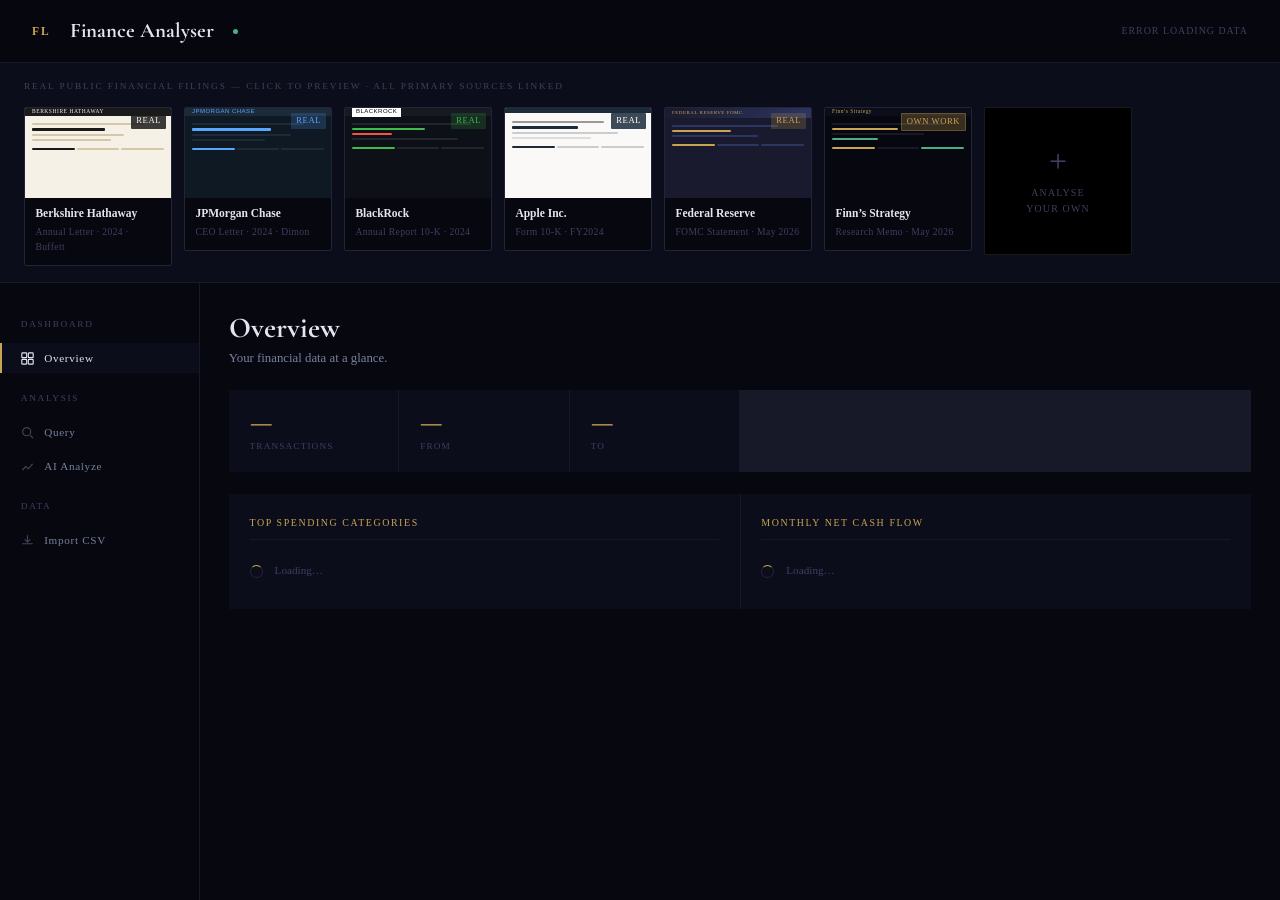
==== commit 24d892e2: "Render deployment: auto-load sample data + flexbox layout fix - app.py: bootstrap sample-1.csv on co" ====
--- a/static/index.html
+++ b/static/index.html
@@ -20,14 +20,14 @@
       --ease: cubic-bezier(.4,0,.2,1);
     }
     *, *::before, *::after { box-sizing: border-box; margin: 0; padding: 0; }
-    html { font-size: 16px; }
-    body { background: var(--bg); color: var(--text); font-family: var(--mono); line-height: 1.6; min-height: 100vh; -webkit-font-smoothing: antialiased; }
+    html { font-size: 16px; height: 100%; }
+    body { background: var(--bg); color: var(--text); font-family: var(--mono); line-height: 1.6; height: 100%; display: flex; flex-direction: column; -webkit-font-smoothing: antialiased; }
     a { text-decoration: none; color: inherit; }
     ul { list-style: none; }
     button { cursor: pointer; font-family: inherit; }
 
     /* ── Header ── */
-    .header { display: flex; align-items: center; gap: 1.2rem; padding: .9rem 2rem; border-bottom: 1px solid var(--border); background: rgba(7,7,15,.92); backdrop-filter: blur(16px); position: sticky; top: 0; z-index: 100; }
+    .header { display: flex; align-items: center; gap: 1.2rem; padding: .9rem 2rem; border-bottom: 1px solid var(--border); background: rgba(7,7,15,.92); backdrop-filter: blur(16px); flex-shrink: 0; }
     .header__logo { font-size: .72rem; font-weight: 600; letter-spacing: .18em; text-transform: uppercase; color: var(--gold); }
     .header__title { font-family: var(--display); font-size: 1.3rem; font-weight: 700; color: var(--text); }
     .header__dot { width: 5px; height: 5px; border-radius: 50%; background: var(--green); animation: pulse 2.5s ease-in-out infinite; flex-shrink: 0; }
@@ -35,7 +35,7 @@
     @keyframes pulse { 0%,100%{opacity:1;transform:scale(1)} 50%{opacity:.4;transform:scale(.7)} }
 
     /* ── Document Strip ── */
-    .doc-strip { border-bottom: 1px solid var(--border); background: var(--surface); padding: 1rem 1.5rem; overflow-x: auto; scrollbar-width: thin; scrollbar-color: var(--border-2) transparent; }
+    .doc-strip { border-bottom: 1px solid var(--border); background: var(--surface); padding: 1rem 1.5rem; overflow-x: auto; scrollbar-width: thin; scrollbar-color: var(--border-2) transparent; flex-shrink: 0; }
     .doc-strip::-webkit-scrollbar { height: 3px; }
     .doc-strip::-webkit-scrollbar-thumb { background: var(--border-2); }
     .doc-strip-label { font-size: .58rem; letter-spacing: .2em; text-transform: uppercase; color: var(--text-3); margin-bottom: .8rem; }
@@ -81,7 +81,7 @@
     .doc-card--add:hover .add-label { color: var(--text-2); }
 
     /* ── Layout ── */
-    .main { display: grid; grid-template-columns: 200px 1fr; height: calc(100vh - 106px); overflow: hidden; }
+    .main { display: grid; grid-template-columns: 200px 1fr; flex: 1; min-height: 0; overflow: hidden; }
     .sidebar { border-right: 1px solid var(--border); padding: 1.2rem 0; display: flex; flex-direction: column; gap: .2rem; overflow-y: auto; }
     .sidebar__label { font-size: .58rem; letter-spacing: .18em; text-transform: uppercase; color: var(--text-3); padding: .5rem 1.3rem; margin-top: .4rem; }
     .sidebar__item { display: flex; align-items: center; gap: .65rem; padding: .55rem 1.3rem; font-size: .7rem; letter-spacing: .06em; color: var(--text-2); background: none; border: none; width: 100%; text-align: left; transition: color .2s, background .2s; position: relative; }
@@ -826,6 +826,10 @@
 
 // ── postMessage height reporter (for portfolio iframe embed) ──
 function reportHeight() {
+  // Don't report while a modal has locked body scroll — that transient
+  // overflow:hidden change would trigger the parent to resize the iframe
+  // which would trigger another ResizeObserver fire, creating an infinite loop.
+  if (document.body.style.overflow === 'hidden') return;
   const h = document.body.scrollHeight;
   if (window.parent !== window) {
     window.parent.postMessage({ type: 'financeHeight', height: h }, '*');
@@ -836,7 +840,7 @@
 let _roTimer = null;
 new ResizeObserver(() => {
   clearTimeout(_roTimer);
-  _roTimer = setTimeout(reportHeight, 60);
+  _roTimer = setTimeout(reportHeight, 80);
 }).observe(document.body);
 </script>
 </body>
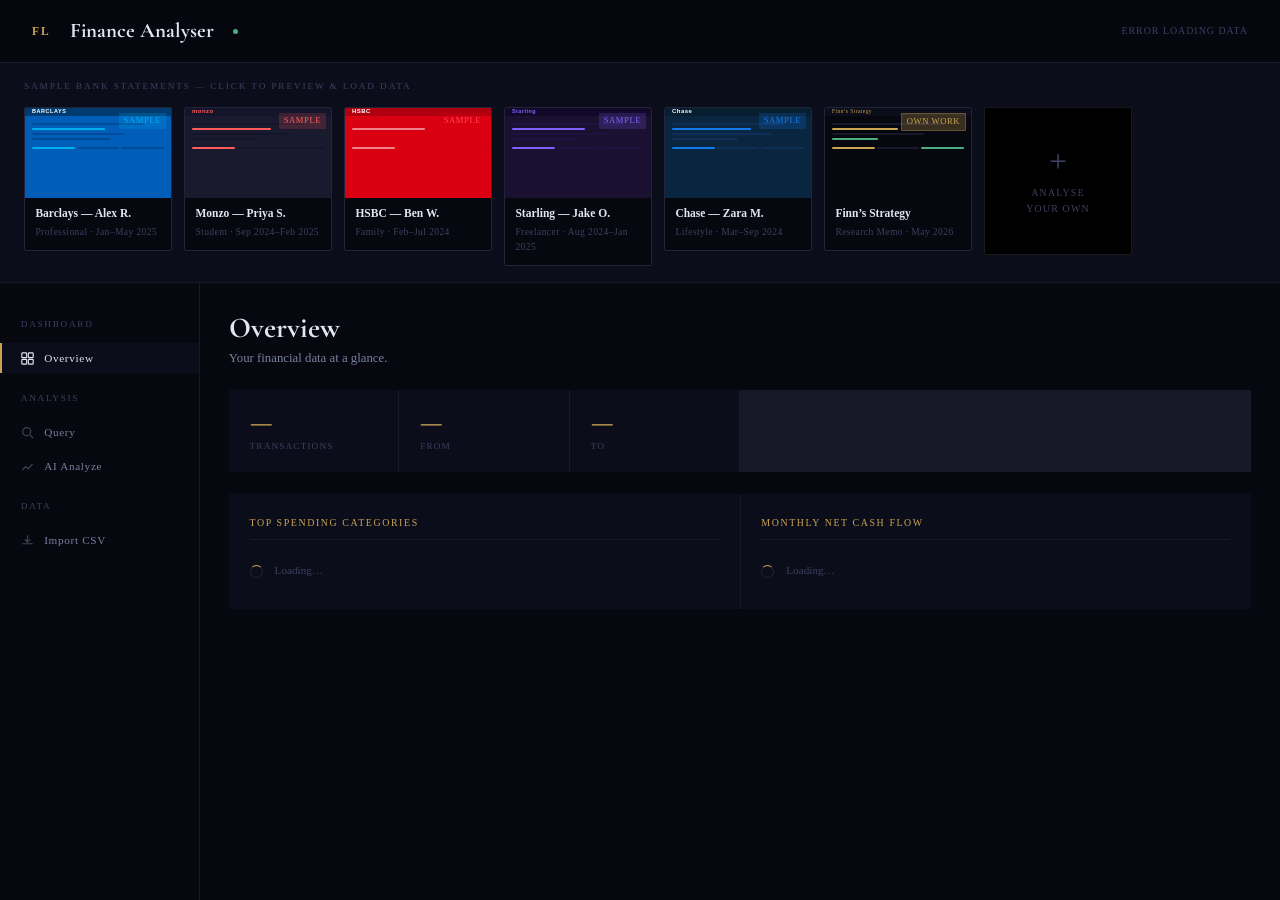
==== commit cb9c9590: "Update doc strip: 5 bank statement previews replacing corporate filings - Strip label updated: 'Samp" ====
--- a/static/index.html
+++ b/static/index.html
@@ -231,95 +231,96 @@
 
 <!-- Document Strip -->
 <div class="doc-strip">
-  <div class="doc-strip-label">Real public financial filings &mdash; click to preview · all primary sources linked</div>
+  <div class="doc-strip-label">Sample bank statements &mdash; click to preview &amp; load data</div>
   <div class="doc-strip-inner">
 
-    <!-- Doc 1 — Berkshire Hathaway (real public filing) -->
+    <!-- Doc 1 — Barclays / Alex Rivera -->
     <div class="doc-card" onclick="openDoc(0)">
-      <div class="doc-card__thumb" style="background:#f6f1e6">
-        <div style="height:8px;background:#1a1a1a;margin:-6px -7px 4px;display:flex;align-items:center;padding:0 7px"><span style="font-size:5.5px;color:#f6f1e6;font-family:serif;letter-spacing:.1em">BERKSHIRE HATHAWAY</span></div>
-        <div class="doc-card__thumb-line" style="background:#d4c8a8;width:85%"></div>
-        <div class="doc-card__thumb-line" style="background:#1a1a1a;width:55%;height:3px"></div>
-        <div class="doc-card__thumb-line" style="background:#d4c8a8;width:70%"></div>
-        <div class="doc-card__thumb-line" style="background:#d4c8a8;width:60%"></div>
-        <div class="doc-card__thumb-table"><span style="background:#1a1a1a"></span><span style="background:#d4c8a8"></span><span style="background:#d4c8a8"></span></div>
-      </div>
-      <div class="doc-card__badge badge-fund" style="background:rgba(26,26,26,.85);color:#f6f1e6">Real</div>
+      <div class="doc-card__thumb" style="background:#005EB8">
+        <div style="height:8px;background:#003B70;margin:-6px -7px 4px;display:flex;align-items:center;padding:0 7px"><span style="font-size:5.5px;color:#fff;font-family:sans-serif;letter-spacing:.1em;font-weight:700">BARCLAYS</span></div>
+        <div class="doc-card__thumb-line" style="background:#004a9a;width:85%"></div>
+        <div class="doc-card__thumb-line" style="background:#00AEEF;width:55%;height:2px"></div>
+        <div class="doc-card__thumb-line" style="background:#004a9a;width:70%"></div>
+        <div class="doc-card__thumb-line" style="background:#004a9a;width:60%"></div>
+        <div class="doc-card__thumb-table"><span style="background:#00AEEF"></span><span style="background:#004a9a"></span><span style="background:#004a9a"></span></div>
+      </div>
+      <div class="doc-card__badge" style="background:rgba(0,174,239,.2);color:#00AEEF">Sample</div>
       <div class="doc-card__load"><span>Preview</span></div>
       <div class="doc-card__info">
-        <div class="doc-card__title">Berkshire Hathaway</div>
-        <div class="doc-card__meta">Annual Letter · 2024 · Buffett</div>
+        <div class="doc-card__title">Barclays — Alex R.</div>
+        <div class="doc-card__meta">Professional · Jan–May 2025</div>
       </div>
     </div>
 
-    <!-- Doc 2 — JPMorgan Chase (real public filing) -->
+    <!-- Doc 2 — Monzo / Priya Sharma -->
     <div class="doc-card" onclick="openDoc(1)">
-      <div class="doc-card__thumb" style="background:#0f1923">
-        <div style="height:8px;background:#1c2b3a;margin:-6px -7px 4px;display:flex;align-items:center;padding:0 7px"><span style="font-size:6px;color:#58a6ff;font-family:sans-serif;letter-spacing:.08em">JPMORGAN CHASE</span></div>
-        <div class="doc-card__thumb-line" style="background:#1c2b3a;width:85%"></div>
-        <div class="doc-card__thumb-line" style="background:#58a6ff;width:60%;height:3px"></div>
-        <div class="doc-card__thumb-line" style="background:#1c2b3a;width:75%"></div>
-        <div class="doc-card__thumb-line" style="background:#1c2b3a;width:55%"></div>
-        <div class="doc-card__thumb-table"><span style="background:#58a6ff"></span><span style="background:#1c2b3a"></span><span style="background:#1c2b3a"></span></div>
-      </div>
-      <div class="doc-card__badge badge-wealth" style="background:rgba(88,166,255,.18);color:#58a6ff">Real</div>
+      <div class="doc-card__thumb" style="background:#1a1a2e">
+        <div style="height:8px;background:#14142a;margin:-6px -7px 4px;display:flex;align-items:center;padding:0 7px"><span style="font-size:6px;color:#FF5B5B;font-family:sans-serif;letter-spacing:.08em;font-weight:800">monzo</span></div>
+        <div class="doc-card__thumb-line" style="background:#14142a;width:85%"></div>
+        <div class="doc-card__thumb-line" style="background:#FF5B5B;width:60%;height:2px"></div>
+        <div class="doc-card__thumb-line" style="background:#14142a;width:75%"></div>
+        <div class="doc-card__thumb-line" style="background:#14142a;width:50%"></div>
+        <div class="doc-card__thumb-table"><span style="background:#FF5B5B"></span><span style="background:#14142a"></span><span style="background:#14142a"></span></div>
+      </div>
+      <div class="doc-card__badge" style="background:rgba(255,91,91,.18);color:#FF5B5B">Sample</div>
       <div class="doc-card__load"><span>Preview</span></div>
       <div class="doc-card__info">
-        <div class="doc-card__title">JPMorgan Chase</div>
-        <div class="doc-card__meta">CEO Letter · 2024 · Dimon</div>
+        <div class="doc-card__title">Monzo — Priya S.</div>
+        <div class="doc-card__meta">Student · Sep 2024–Feb 2025</div>
       </div>
     </div>
 
-    <!-- Doc 3 — BlackRock (real public filing) -->
+    <!-- Doc 3 — HSBC / Ben Watson -->
     <div class="doc-card" onclick="openDoc(2)">
-      <div class="doc-card__thumb" style="background:#0d1117">
-        <div style="height:8px;background:#161b22;margin:-6px -7px 4px;display:flex;align-items:center;padding:0 7px"><span style="font-size:6px;color:#000;background:#fff;padding:1px 4px;font-family:sans-serif;letter-spacing:.08em">BLACKROCK</span></div>
-        <div class="doc-card__thumb-line" style="background:#21262d;width:90%"></div>
-        <div class="doc-card__thumb-line" style="background:#3fb950;width:55%;height:2px"></div>
-        <div class="doc-card__thumb-line" style="background:#f85149;width:30%;height:2px"></div>
-        <div class="doc-card__thumb-line" style="background:#21262d;width:80%"></div>
-        <div class="doc-card__thumb-table"><span style="background:#3fb950"></span><span style="background:#21262d"></span><span style="background:#21262d"></span></div>
-      </div>
-      <div class="doc-card__badge badge-trading" style="background:rgba(63,185,80,.18);color:#3fb950">Real</div>
+      <div class="doc-card__thumb" style="background:#DB0011">
+        <div style="height:8px;background:#b00010;margin:-6px -7px 4px;display:flex;align-items:center;padding:0 7px"><span style="font-size:6px;color:#fff;font-family:sans-serif;letter-spacing:.08em;font-weight:900">HSBC</span></div>
+        <div class="doc-card__thumb-line" style="background:#c0001030;width:85%"></div>
+        <div class="doc-card__thumb-line" style="background:#fff;width:55%;height:2px;opacity:.5"></div>
+        <div class="doc-card__thumb-line" style="background:#c0001030;width:70%"></div>
+        <div class="doc-card__thumb-line" style="background:#c0001030;width:60%"></div>
+        <div class="doc-card__thumb-table"><span style="background:#fff;opacity:.5"></span><span style="background:#c0001030"></span><span style="background:#c0001030"></span></div>
+      </div>
+      <div class="doc-card__badge" style="background:rgba(219,0,17,.2);color:#ff4455">Sample</div>
       <div class="doc-card__load"><span>Preview</span></div>
       <div class="doc-card__info">
-        <div class="doc-card__title">BlackRock</div>
-        <div class="doc-card__meta">Annual Report 10-K · 2024</div>
+        <div class="doc-card__title">HSBC — Ben W.</div>
+        <div class="doc-card__meta">Family · Feb–Jul 2024</div>
       </div>
     </div>
 
-    <!-- Doc 4 — Apple Inc. (real public filing) -->
+    <!-- Doc 4 — Starling / Jake O'Brien -->
     <div class="doc-card" onclick="openDoc(3)">
-      <div class="doc-card__thumb" style="background:#faf9f7">
-        <div style="height:5px;background:#1c2b3a;margin:-6px -7px 5px"></div>
-        <div class="doc-card__thumb-line" style="background:#999;width:70%"></div>
-        <div class="doc-card__thumb-line" style="background:#1c2b3a;width:50%;height:3px"></div>
-        <div class="doc-card__thumb-line" style="background:#ccc;width:80%"></div>
-        <div class="doc-card__thumb-line" style="background:#ddd;width:60%"></div>
-        <div class="doc-card__thumb-table"><span style="background:#1c2b3a"></span><span style="background:#ccc"></span><span style="background:#ccc"></span></div>
-      </div>
-      <div class="doc-card__badge badge-pe" style="background:rgba(28,43,58,.85);color:#fff">Real</div>
+      <div class="doc-card__thumb" style="background:#1a1030">
+        <div style="height:8px;background:#14082a;margin:-6px -7px 4px;display:flex;align-items:center;padding:0 7px"><span style="font-size:5.5px;color:#7B61FF;font-family:sans-serif;letter-spacing:.08em;font-weight:700">Starling</span></div>
+        <div class="doc-card__thumb-line" style="background:#1e1240;width:85%"></div>
+        <div class="doc-card__thumb-line" style="background:#7B61FF;width:55%;height:2px"></div>
+        <div class="doc-card__thumb-line" style="background:#1e1240;width:75%"></div>
+        <div class="doc-card__thumb-line" style="background:#1e1240;width:50%"></div>
+        <div class="doc-card__thumb-table"><span style="background:#7B61FF"></span><span style="background:#1e1240"></span><span style="background:#1e1240"></span></div>
+      </div>
+      <div class="doc-card__badge" style="background:rgba(123,97,255,.2);color:#7B61FF">Sample</div>
       <div class="doc-card__load"><span>Preview</span></div>
       <div class="doc-card__info">
-        <div class="doc-card__title">Apple Inc.</div>
-        <div class="doc-card__meta">Form 10-K · FY2024</div>
+        <div class="doc-card__title">Starling — Jake O.</div>
+        <div class="doc-card__meta">Freelancer · Aug 2024–Jan 2025</div>
       </div>
     </div>
 
-    <!-- Doc 5 — Federal Reserve FOMC (real public release) -->
+    <!-- Doc 5 — Chase UK / Zara Mitchell -->
     <div class="doc-card" onclick="openDoc(4)">
-      <div class="doc-card__thumb" style="background:#1a1a2e">
-        <div style="height:10px;background:linear-gradient(135deg,#1a1a2e,#2d3561);margin:-6px -7px 4px;display:flex;align-items:center;padding:0 7px"><span style="font-size:5px;color:#c9a553;font-family:serif;letter-spacing:.1em">FEDERAL RESERVE FOMC</span></div>
-        <div class="doc-card__thumb-line" style="background:#2d3561;width:80%"></div>
-        <div class="doc-card__thumb-line" style="background:#c9a553;width:45%;height:2px"></div>
-        <div class="doc-card__thumb-line" style="background:#2d3561;width:65%"></div>
-        <div class="doc-card__thumb-table"><span style="background:#c9a553"></span><span style="background:#2d3561"></span><span style="background:#2d3561"></span></div>
-      </div>
-      <div class="doc-card__badge badge-macro" style="background:rgba(201,165,83,.2);color:#c9a553">Real</div>
+      <div class="doc-card__thumb" style="background:#0a2540">
+        <div style="height:8px;background:#071d30;margin:-6px -7px 4px;display:flex;align-items:center;padding:0 7px"><span style="font-size:6px;color:#fff;font-family:sans-serif;letter-spacing:.08em;font-weight:900">Chase</span></div>
+        <div class="doc-card__thumb-line" style="background:#0e3058;width:85%"></div>
+        <div class="doc-card__thumb-line" style="background:#117aeb;width:60%;height:2px"></div>
+        <div class="doc-card__thumb-line" style="background:#0e3058;width:75%"></div>
+        <div class="doc-card__thumb-line" style="background:#0e3058;width:50%"></div>
+        <div class="doc-card__thumb-table"><span style="background:#117aeb"></span><span style="background:#0e3058"></span><span style="background:#0e3058"></span></div>
+      </div>
+      <div class="doc-card__badge" style="background:rgba(17,122,235,.2);color:#117aeb">Sample</div>
       <div class="doc-card__load"><span>Preview</span></div>
       <div class="doc-card__info">
-        <div class="doc-card__title">Federal Reserve</div>
-        <div class="doc-card__meta">FOMC Statement · May 2026</div>
+        <div class="doc-card__title">Chase — Zara M.</div>
+        <div class="doc-card__meta">Lifestyle · Mar–Sep 2024</div>
       </div>
     </div>
 
@@ -473,12 +474,12 @@
 <script>
 // ── Docs config ───────────────────────────────────────────────
 const DOCS = [
-  { title: 'Berkshire Hathaway — 2024 Annual Letter to Shareholders (Warren Buffett)', src: '/static/docs/1-berkshire.html',  sample: 1 },
-  { title: 'JPMorgan Chase — 2024 CEO Letter to Shareholders (Jamie Dimon)',           src: '/static/docs/2-jpmorgan.html',   sample: 2 },
-  { title: 'BlackRock, Inc. — 2024 Annual Report Excerpt (Form 10-K)',                  src: '/static/docs/3-blackrock.html',  sample: 3 },
-  { title: 'Apple Inc. — Form 10-K, Fiscal Year 2024 (SEC Filing)',                     src: '/static/docs/4-apple-10k.html',  sample: 4 },
-  { title: 'Federal Reserve — FOMC Statement, May 2026',                                src: '/static/docs/5-fomc.html',       sample: 5 },
-  { title: "Finn's Strategy — Quantitative Research Memo, May 2026 (Own Work)",         src: '/static/docs/6-finn-strategy.html', sample: 3 },
+  { title: 'Barclays — Alex Rivera — Current Account, Jan–May 2025',            src: '/static/docs/1-barclays.csv.html',  sample: 1 },
+  { title: 'Monzo — Priya Sharma — Personal Account, Sep 2024–Feb 2025',        src: '/static/docs/2-monzo.csv.html',     sample: 2 },
+  { title: 'HSBC Advance — Ben Watson — Family Account, Feb–Jul 2024',          src: '/static/docs/3-hsbc.csv.html',      sample: 3 },
+  { title: 'Starling — Jake O\'Brien — Business Account, Aug 2024–Jan 2025',    src: '/static/docs/4-starling.csv.html',  sample: 4 },
+  { title: 'Chase UK — Zara Mitchell — Current Account, Mar–Sep 2024',          src: '/static/docs/5-chase.csv.html',     sample: 5 },
+  { title: "Finn's Strategy — Quantitative Research Memo, May 2026 (Own Work)", src: '/static/docs/6-finn-strategy.html', sample: 1 },
 ];
 
 // ── Nav ───────────────────────────────────────────────────────
